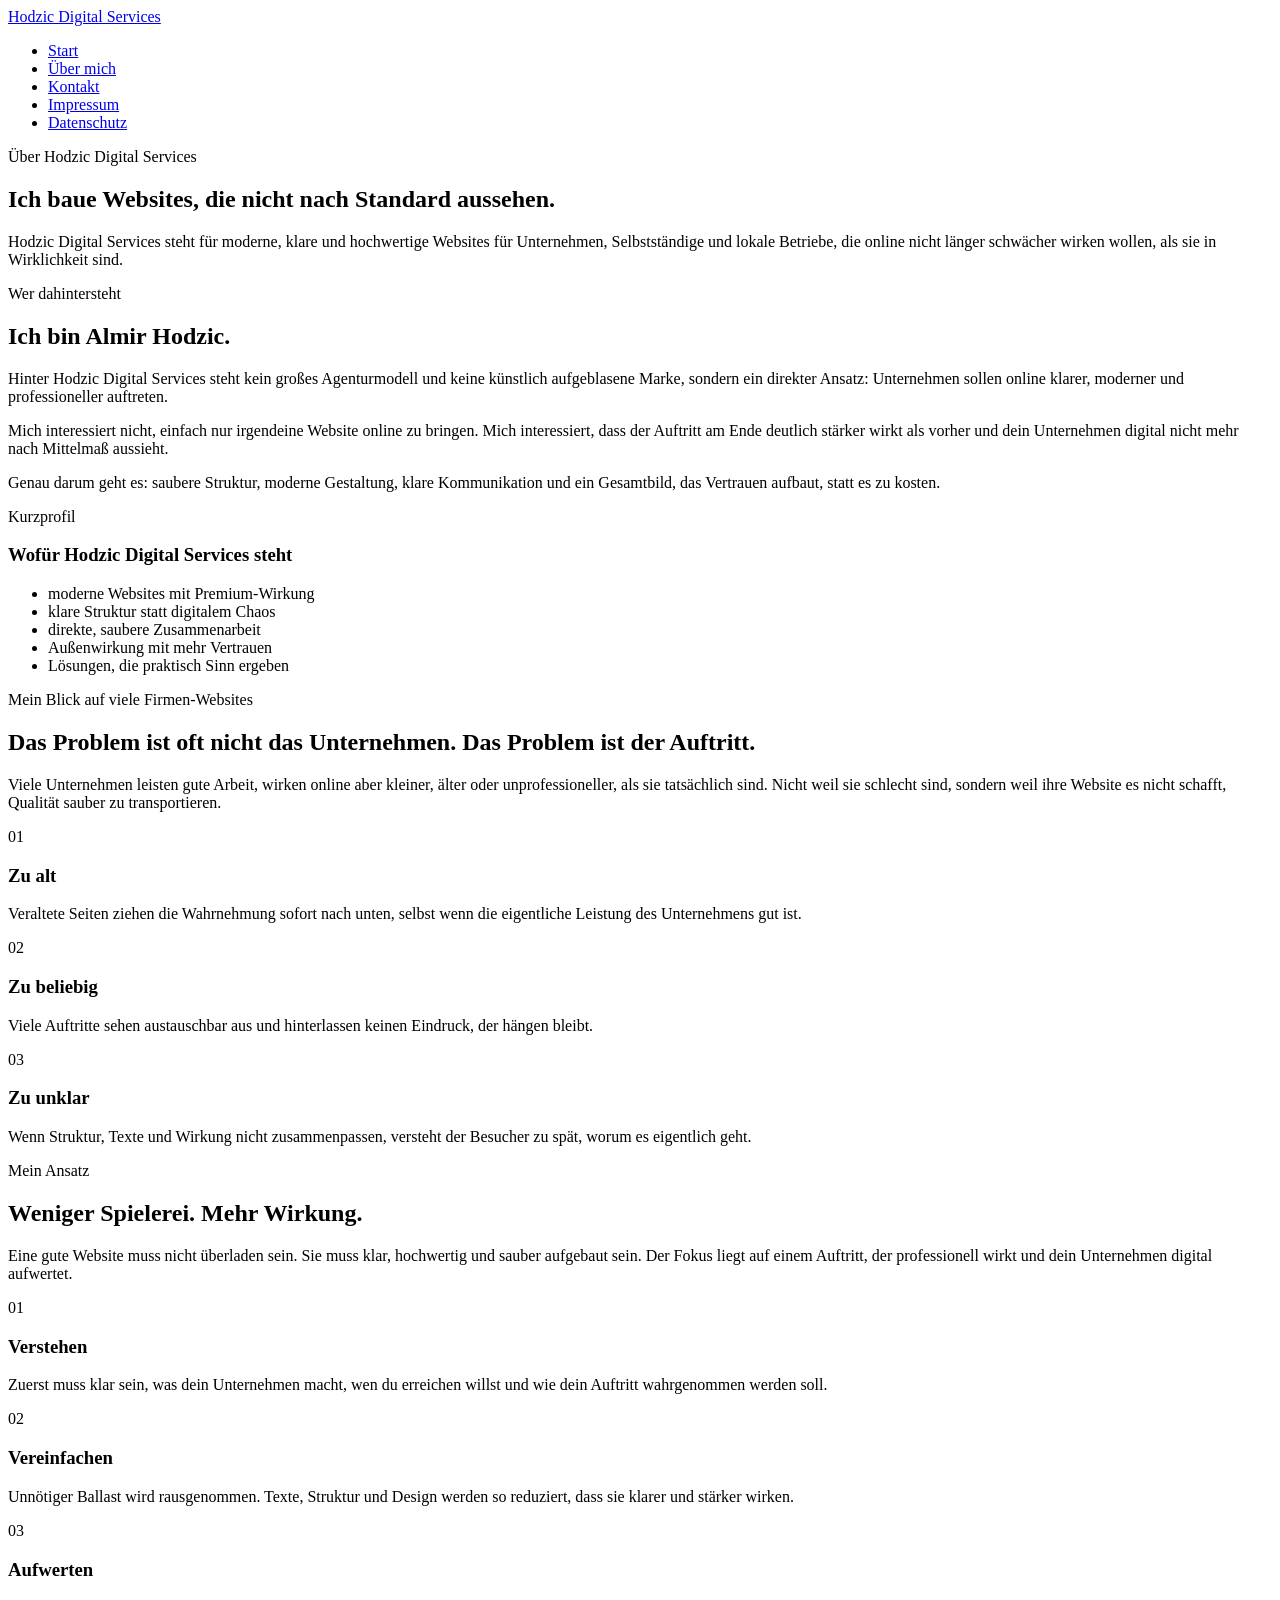
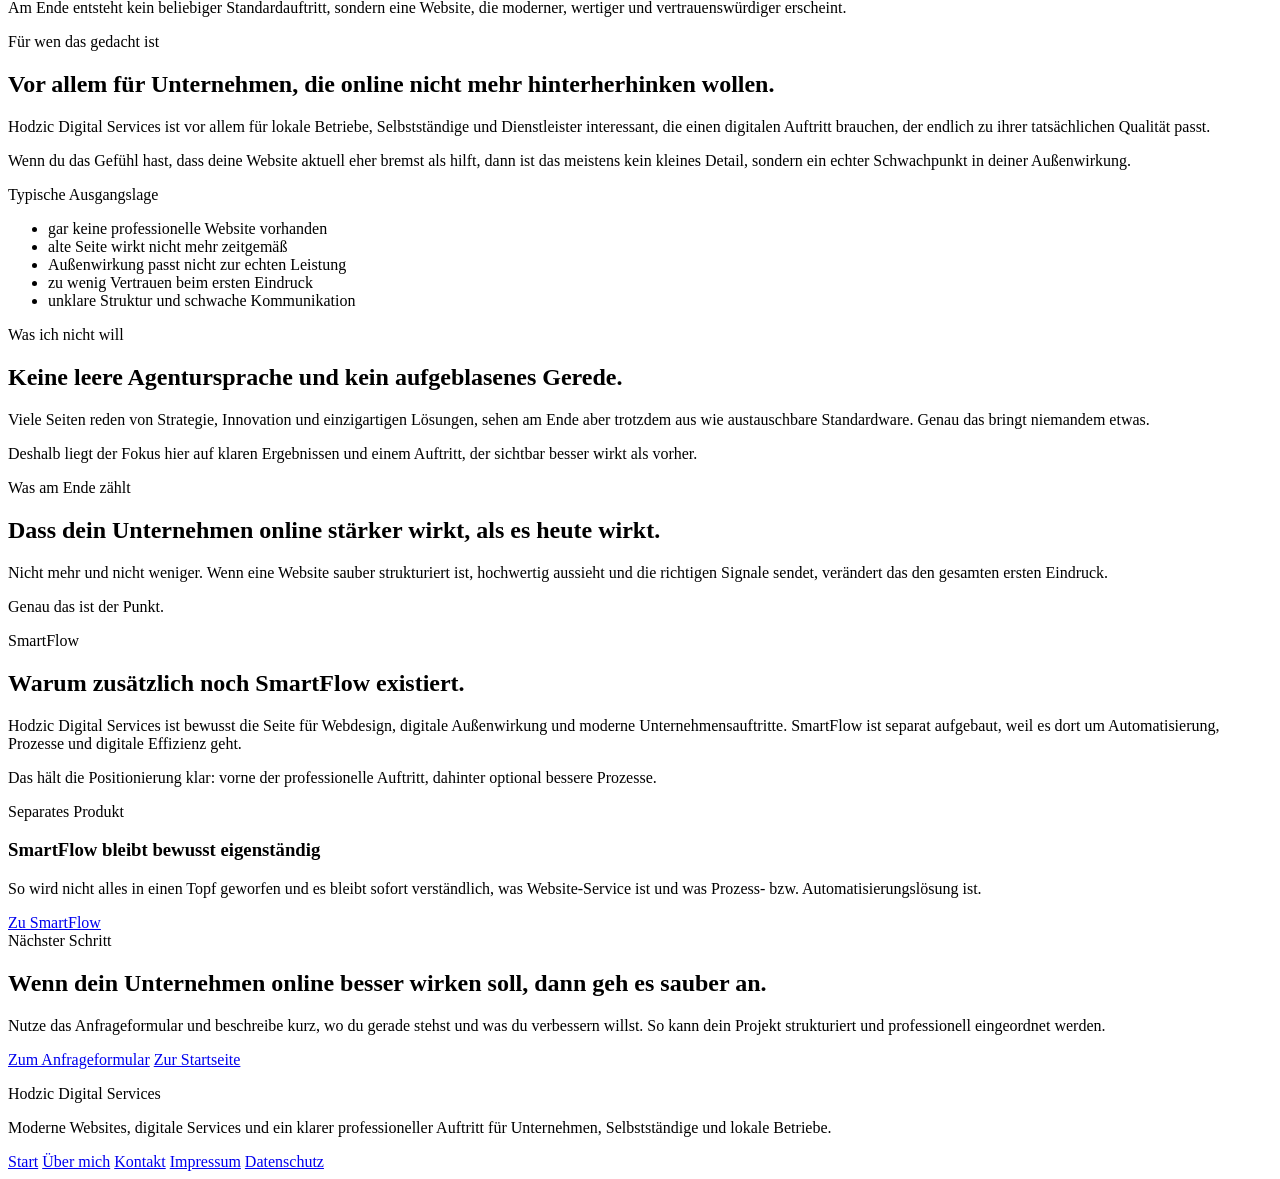
==== about.html @ e9817637 "Add files via upload" ====
<!DOCTYPE html>
<html lang="de">
<head>
    <meta charset="UTF-8">
    <meta name="viewport" content="width=device-width, initial-scale=1.0">
    <title>Über mich | Hodzic Digital Services</title>
    <meta name="description" content="Erfahre mehr über Almir Hodzic und Hodzic Digital Services – moderne Websites, klare digitale Außenwirkung und saubere Lösungen für Unternehmen, Selbstständige und lokale Betriebe.">
    <link rel="stylesheet" href="styles/style.css">
</head>
<body>
    <header class="site-header">
        <div class="container">
            <nav class="navbar">
                <a href="index.html" class="logo">Hodzic Digital Services</a>
                <ul class="nav-links">
                    <li><a href="index.html">Start</a></li>
                    <li><a href="about.html" class="active">Über mich</a></li>
                    <li><a href="contact.html">Kontakt</a></li>
                    <li><a href="impressum.html">Impressum</a></li>
                    <li><a href="privacy.html">Datenschutz</a></li>
                </ul>
            </nav>
        </div>
    </header>

    <main>
        <section class="page-hero page-hero-simple">
            <div class="container">
                <span class="section-badge">Über Hodzic Digital Services</span>
                <h1>Ich baue Websites, die nicht nach Standard aussehen.</h1>
                <p>
                    Hodzic Digital Services steht für moderne, klare und hochwertige Websites für Unternehmen,
                    Selbstständige und lokale Betriebe, die online nicht länger schwächer wirken wollen,
                    als sie in Wirklichkeit sind.
                </p>
            </div>
        </section>

        <section class="section">
            <div class="container">
                <div class="split-section">
                    <div class="split-content">
                        <span class="section-kicker">Wer dahintersteht</span>
                        <h2>Ich bin Almir Hodzic.</h2>
                        <p>
                            Hinter Hodzic Digital Services steht kein großes Agenturmodell und keine künstlich
                            aufgeblasene Marke, sondern ein direkter Ansatz: Unternehmen sollen online klarer,
                            moderner und professioneller auftreten.
                        </p>
                        <p>
                            Mich interessiert nicht, einfach nur irgendeine Website online zu bringen. Mich interessiert,
                            dass der Auftritt am Ende deutlich stärker wirkt als vorher und dein Unternehmen digital
                            nicht mehr nach Mittelmaß aussieht.
                        </p>
                        <p>
                            Genau darum geht es: saubere Struktur, moderne Gestaltung, klare Kommunikation und ein
                            Gesamtbild, das Vertrauen aufbaut, statt es zu kosten.
                        </p>
                    </div>

                    <div class="info-card">
                        <span class="card-badge">Kurzprofil</span>
                        <h3>Wofür Hodzic Digital Services steht</h3>
                        <ul class="feature-list">
                            <li>moderne Websites mit Premium-Wirkung</li>
                            <li>klare Struktur statt digitalem Chaos</li>
                            <li>direkte, saubere Zusammenarbeit</li>
                            <li>Außenwirkung mit mehr Vertrauen</li>
                            <li>Lösungen, die praktisch Sinn ergeben</li>
                        </ul>
                    </div>
                </div>
            </div>
        </section>

        <section class="section section-alt">
            <div class="container">
                <div class="section-heading">
                    <span class="section-kicker">Mein Blick auf viele Firmen-Websites</span>
                    <h2>Das Problem ist oft nicht das Unternehmen. Das Problem ist der Auftritt.</h2>
                    <p>
                        Viele Unternehmen leisten gute Arbeit, wirken online aber kleiner, älter oder unprofessioneller,
                        als sie tatsächlich sind. Nicht weil sie schlecht sind, sondern weil ihre Website es nicht schafft,
                        Qualität sauber zu transportieren.
                    </p>
                </div>

                <div class="grid-3">
                    <article class="card">
                        <span class="card-number">01</span>
                        <h3>Zu alt</h3>
                        <p>
                            Veraltete Seiten ziehen die Wahrnehmung sofort nach unten, selbst wenn die eigentliche
                            Leistung des Unternehmens gut ist.
                        </p>
                    </article>

                    <article class="card">
                        <span class="card-number">02</span>
                        <h3>Zu beliebig</h3>
                        <p>
                            Viele Auftritte sehen austauschbar aus und hinterlassen keinen Eindruck, der hängen bleibt.
                        </p>
                    </article>

                    <article class="card">
                        <span class="card-number">03</span>
                        <h3>Zu unklar</h3>
                        <p>
                            Wenn Struktur, Texte und Wirkung nicht zusammenpassen, versteht der Besucher zu spät,
                            worum es eigentlich geht.
                        </p>
                    </article>
                </div>
            </div>
        </section>

        <section class="section">
            <div class="container">
                <div class="section-heading">
                    <span class="section-kicker">Mein Ansatz</span>
                    <h2>Weniger Spielerei. Mehr Wirkung.</h2>
                    <p>
                        Eine gute Website muss nicht überladen sein. Sie muss klar, hochwertig und sauber aufgebaut sein.
                        Der Fokus liegt auf einem Auftritt, der professionell wirkt und dein Unternehmen digital aufwertet.
                    </p>
                </div>

                <div class="process-grid">
                    <article class="process-step">
                        <div class="process-step-number">01</div>
                        <h3>Verstehen</h3>
                        <p>
                            Zuerst muss klar sein, was dein Unternehmen macht, wen du erreichen willst und
                            wie dein Auftritt wahrgenommen werden soll.
                        </p>
                    </article>

                    <article class="process-step">
                        <div class="process-step-number">02</div>
                        <h3>Vereinfachen</h3>
                        <p>
                            Unnötiger Ballast wird rausgenommen. Texte, Struktur und Design werden so reduziert,
                            dass sie klarer und stärker wirken.
                        </p>
                    </article>

                    <article class="process-step">
                        <div class="process-step-number">03</div>
                        <h3>Aufwerten</h3>
                        <p>
                            Am Ende entsteht kein beliebiger Standardauftritt, sondern eine Website, die moderner,
                            wertiger und vertrauenswürdiger erscheint.
                        </p>
                    </article>
                </div>
            </div>
        </section>

        <section class="section section-alt">
            <div class="container">
                <div class="split-section">
                    <div class="split-content">
                        <span class="section-kicker">Für wen das gedacht ist</span>
                        <h2>Vor allem für Unternehmen, die online nicht mehr hinterherhinken wollen.</h2>
                        <p>
                            Hodzic Digital Services ist vor allem für lokale Betriebe, Selbstständige und Dienstleister
                            interessant, die einen digitalen Auftritt brauchen, der endlich zu ihrer tatsächlichen
                            Qualität passt.
                        </p>
                        <p>
                            Wenn du das Gefühl hast, dass deine Website aktuell eher bremst als hilft, dann ist das
                            meistens kein kleines Detail, sondern ein echter Schwachpunkt in deiner Außenwirkung.
                        </p>
                    </div>

                    <div class="info-card">
                        <span class="card-badge">Typische Ausgangslage</span>
                        <ul class="feature-list">
                            <li>gar keine professionelle Website vorhanden</li>
                            <li>alte Seite wirkt nicht mehr zeitgemäß</li>
                            <li>Außenwirkung passt nicht zur echten Leistung</li>
                            <li>zu wenig Vertrauen beim ersten Eindruck</li>
                            <li>unklare Struktur und schwache Kommunikation</li>
                        </ul>
                    </div>
                </div>
            </div>
        </section>

        <section class="section">
            <div class="container">
                <div class="grid-2">
                    <article class="card">
                        <span class="section-kicker">Was ich nicht will</span>
                        <h2>Keine leere Agentursprache und kein aufgeblasenes Gerede.</h2>
                        <p>
                            Viele Seiten reden von Strategie, Innovation und einzigartigen Lösungen, sehen am Ende aber
                            trotzdem aus wie austauschbare Standardware. Genau das bringt niemandem etwas.
                        </p>
                        <p>
                            Deshalb liegt der Fokus hier auf klaren Ergebnissen und einem Auftritt, der sichtbar besser
                            wirkt als vorher.
                        </p>
                    </article>

                    <article class="card">
                        <span class="section-kicker">Was am Ende zählt</span>
                        <h2>Dass dein Unternehmen online stärker wirkt, als es heute wirkt.</h2>
                        <p>
                            Nicht mehr und nicht weniger. Wenn eine Website sauber strukturiert ist, hochwertig aussieht
                            und die richtigen Signale sendet, verändert das den gesamten ersten Eindruck.
                        </p>
                        <p>
                            Genau das ist der Punkt.
                        </p>
                    </article>
                </div>
            </div>
        </section>

        <section class="section section-alt">
            <div class="container">
                <div class="split-section">
                    <div class="split-content">
                        <span class="section-kicker">SmartFlow</span>
                        <h2>Warum zusätzlich noch SmartFlow existiert.</h2>
                        <p>
                            Hodzic Digital Services ist bewusst die Seite für Webdesign, digitale Außenwirkung und
                            moderne Unternehmensauftritte. SmartFlow ist separat aufgebaut, weil es dort um
                            Automatisierung, Prozesse und digitale Effizienz geht.
                        </p>
                        <p>
                            Das hält die Positionierung klar: vorne der professionelle Auftritt, dahinter optional
                            bessere Prozesse.
                        </p>
                    </div>

                    <div class="info-card">
                        <span class="card-badge">Separates Produkt</span>
                        <h3>SmartFlow bleibt bewusst eigenständig</h3>
                        <p>
                            So wird nicht alles in einen Topf geworfen und es bleibt sofort verständlich,
                            was Website-Service ist und was Prozess- bzw. Automatisierungslösung ist.
                        </p>
                        <a href="https://smartflow-automations.de/" target="_blank" rel="noopener noreferrer" class="button button-secondary">
                            Zu SmartFlow
                        </a>
                    </div>
                </div>
            </div>
        </section>

        <section class="section cta-section">
            <div class="container">
                <div class="cta-box">
                    <span class="section-kicker">Nächster Schritt</span>
                    <h2>Wenn dein Unternehmen online besser wirken soll, dann geh es sauber an.</h2>
                    <p>
                        Nutze das Anfrageformular und beschreibe kurz, wo du gerade stehst und was du verbessern willst.
                        So kann dein Projekt strukturiert und professionell eingeordnet werden.
                    </p>
                    <div class="button-group">
                        <a href="contact.html" class="button">Zum Anfrageformular</a>
                        <a href="index.html" class="button button-secondary">Zur Startseite</a>
                    </div>
                </div>
            </div>
        </section>
    </main>

    <footer class="site-footer">
        <div class="container footer-content">
            <div>
                <p class="footer-brand">Hodzic Digital Services</p>
                <p class="footer-text">
                    Moderne Websites, digitale Services und ein klarer professioneller Auftritt für Unternehmen,
                    Selbstständige und lokale Betriebe.
                </p>
            </div>

            <div class="footer-links">
                <a href="index.html">Start</a>
                <a href="about.html">Über mich</a>
                <a href="contact.html">Kontakt</a>
                <a href="impressum.html">Impressum</a>
                <a href="privacy.html">Datenschutz</a>
            </div>
        </div>
    </footer>
</body>
</html>
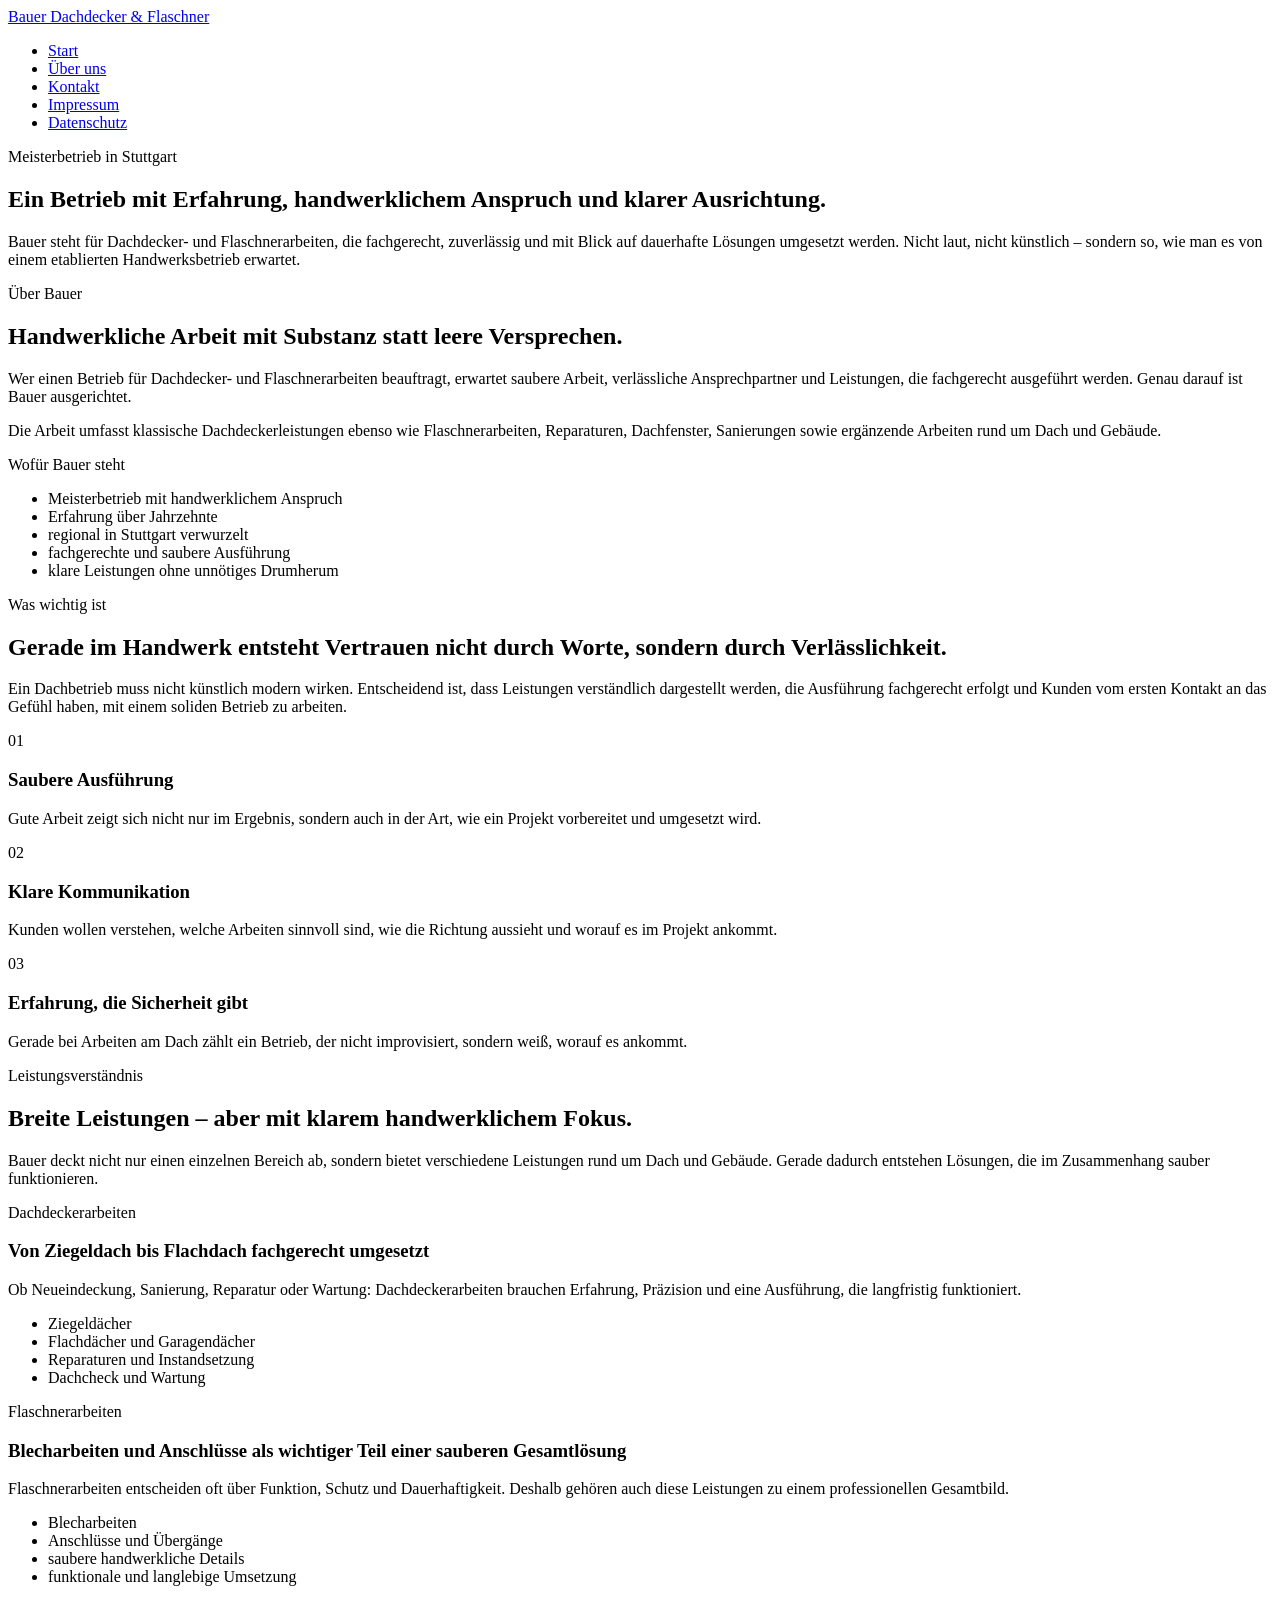
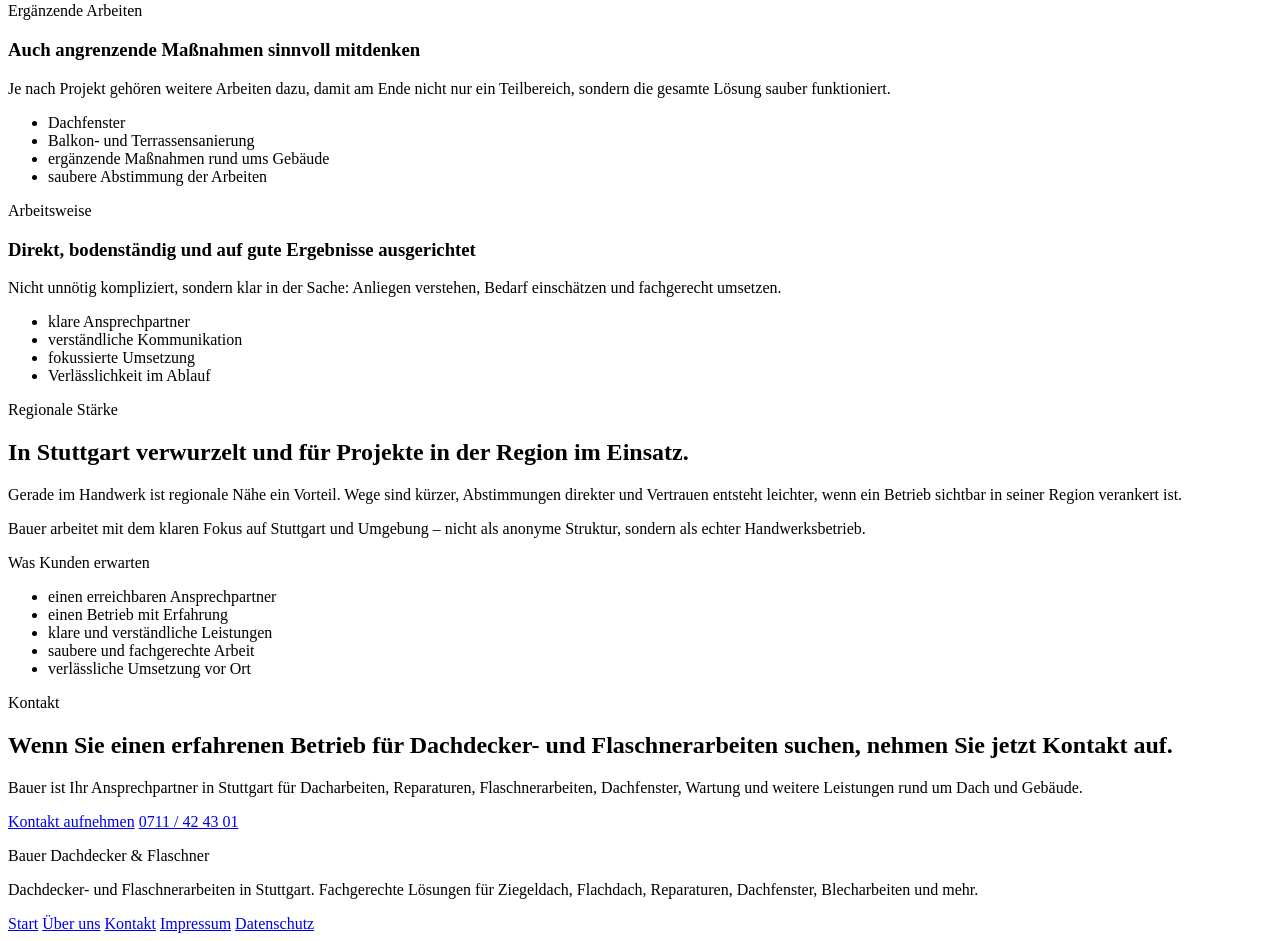
==== commit 5630a439: "Update about.html" ====
--- a/about.html
+++ b/about.html
@@ -3,18 +3,18 @@
 <head>
     <meta charset="UTF-8">
     <meta name="viewport" content="width=device-width, initial-scale=1.0">
-    <title>Über mich | Hodzic Digital Services</title>
-    <meta name="description" content="Erfahre mehr über Almir Hodzic und Hodzic Digital Services – moderne Websites, klare digitale Außenwirkung und saubere Lösungen für Unternehmen, Selbstständige und lokale Betriebe.">
+    <title>Über uns | Bauer Dachdecker & Flaschner</title>
+    <meta name="description" content="Bauer Dachdecker & Flaschner in Stuttgart – Meisterbetrieb mit Erfahrung über Jahrzehnte für Dachdecker- und Flaschnerarbeiten.">
     <link rel="stylesheet" href="styles/style.css">
 </head>
 <body>
     <header class="site-header">
         <div class="container">
             <nav class="navbar">
-                <a href="index.html" class="logo">Hodzic Digital Services</a>
+                <a href="index.html" class="logo">Bauer Dachdecker & Flaschner</a>
                 <ul class="nav-links">
                     <li><a href="index.html">Start</a></li>
-                    <li><a href="about.html" class="active">Über mich</a></li>
+                    <li><a href="about.html" class="active">Über uns</a></li>
                     <li><a href="contact.html">Kontakt</a></li>
                     <li><a href="impressum.html">Impressum</a></li>
                     <li><a href="privacy.html">Datenschutz</a></li>
@@ -26,12 +26,13 @@
     <main>
         <section class="page-hero page-hero-simple">
             <div class="container">
-                <span class="section-badge">Über Hodzic Digital Services</span>
-                <h1>Ich baue Websites, die nicht nach Standard aussehen.</h1>
+                <span class="section-badge">Meisterbetrieb in Stuttgart</span>
+                <h1>Ein Betrieb mit Erfahrung, handwerklichem Anspruch und klarer Ausrichtung.</h1>
                 <p>
-                    Hodzic Digital Services steht für moderne, klare und hochwertige Websites für Unternehmen,
-                    Selbstständige und lokale Betriebe, die online nicht länger schwächer wirken wollen,
-                    als sie in Wirklichkeit sind.
+                    Bauer steht für Dachdecker- und Flaschnerarbeiten, die fachgerecht,
+                    zuverlässig und mit Blick auf dauerhafte Lösungen umgesetzt werden.
+                    Nicht laut, nicht künstlich – sondern so, wie man es von einem
+                    etablierten Handwerksbetrieb erwartet.
                 </p>
             </div>
         </section>
@@ -40,33 +41,28 @@
             <div class="container">
                 <div class="split-section">
                     <div class="split-content">
-                        <span class="section-kicker">Wer dahintersteht</span>
-                        <h2>Ich bin Almir Hodzic.</h2>
-                        <p>
-                            Hinter Hodzic Digital Services steht kein großes Agenturmodell und keine künstlich
-                            aufgeblasene Marke, sondern ein direkter Ansatz: Unternehmen sollen online klarer,
-                            moderner und professioneller auftreten.
-                        </p>
-                        <p>
-                            Mich interessiert nicht, einfach nur irgendeine Website online zu bringen. Mich interessiert,
-                            dass der Auftritt am Ende deutlich stärker wirkt als vorher und dein Unternehmen digital
-                            nicht mehr nach Mittelmaß aussieht.
-                        </p>
-                        <p>
-                            Genau darum geht es: saubere Struktur, moderne Gestaltung, klare Kommunikation und ein
-                            Gesamtbild, das Vertrauen aufbaut, statt es zu kosten.
+                        <span class="section-kicker">Über Bauer</span>
+                        <h2>Handwerkliche Arbeit mit Substanz statt leere Versprechen.</h2>
+                        <p>
+                            Wer einen Betrieb für Dachdecker- und Flaschnerarbeiten beauftragt,
+                            erwartet saubere Arbeit, verlässliche Ansprechpartner und Leistungen,
+                            die fachgerecht ausgeführt werden. Genau darauf ist Bauer ausgerichtet.
+                        </p>
+                        <p>
+                            Die Arbeit umfasst klassische Dachdeckerleistungen ebenso wie
+                            Flaschnerarbeiten, Reparaturen, Dachfenster, Sanierungen sowie
+                            ergänzende Arbeiten rund um Dach und Gebäude.
                         </p>
                     </div>
 
                     <div class="info-card">
-                        <span class="card-badge">Kurzprofil</span>
-                        <h3>Wofür Hodzic Digital Services steht</h3>
-                        <ul class="feature-list">
-                            <li>moderne Websites mit Premium-Wirkung</li>
-                            <li>klare Struktur statt digitalem Chaos</li>
-                            <li>direkte, saubere Zusammenarbeit</li>
-                            <li>Außenwirkung mit mehr Vertrauen</li>
-                            <li>Lösungen, die praktisch Sinn ergeben</li>
+                        <span class="card-badge">Wofür Bauer steht</span>
+                        <ul class="feature-list">
+                            <li>Meisterbetrieb mit handwerklichem Anspruch</li>
+                            <li>Erfahrung über Jahrzehnte</li>
+                            <li>regional in Stuttgart verwurzelt</li>
+                            <li>fachgerechte und saubere Ausführung</li>
+                            <li>klare Leistungen ohne unnötiges Drumherum</li>
                         </ul>
                     </div>
                 </div>
@@ -76,39 +72,40 @@
         <section class="section section-alt">
             <div class="container">
                 <div class="section-heading">
-                    <span class="section-kicker">Mein Blick auf viele Firmen-Websites</span>
-                    <h2>Das Problem ist oft nicht das Unternehmen. Das Problem ist der Auftritt.</h2>
+                    <span class="section-kicker">Was wichtig ist</span>
+                    <h2>Gerade im Handwerk entsteht Vertrauen nicht durch Worte, sondern durch Verlässlichkeit.</h2>
                     <p>
-                        Viele Unternehmen leisten gute Arbeit, wirken online aber kleiner, älter oder unprofessioneller,
-                        als sie tatsächlich sind. Nicht weil sie schlecht sind, sondern weil ihre Website es nicht schafft,
-                        Qualität sauber zu transportieren.
+                        Ein Dachbetrieb muss nicht künstlich modern wirken. Entscheidend ist,
+                        dass Leistungen verständlich dargestellt werden, die Ausführung fachgerecht erfolgt
+                        und Kunden vom ersten Kontakt an das Gefühl haben, mit einem soliden Betrieb zu arbeiten.
                     </p>
                 </div>
 
                 <div class="grid-3">
                     <article class="card">
                         <span class="card-number">01</span>
-                        <h3>Zu alt</h3>
-                        <p>
-                            Veraltete Seiten ziehen die Wahrnehmung sofort nach unten, selbst wenn die eigentliche
-                            Leistung des Unternehmens gut ist.
+                        <h3>Saubere Ausführung</h3>
+                        <p>
+                            Gute Arbeit zeigt sich nicht nur im Ergebnis, sondern auch in der Art,
+                            wie ein Projekt vorbereitet und umgesetzt wird.
                         </p>
                     </article>
 
                     <article class="card">
                         <span class="card-number">02</span>
-                        <h3>Zu beliebig</h3>
-                        <p>
-                            Viele Auftritte sehen austauschbar aus und hinterlassen keinen Eindruck, der hängen bleibt.
+                        <h3>Klare Kommunikation</h3>
+                        <p>
+                            Kunden wollen verstehen, welche Arbeiten sinnvoll sind,
+                            wie die Richtung aussieht und worauf es im Projekt ankommt.
                         </p>
                     </article>
 
                     <article class="card">
                         <span class="card-number">03</span>
-                        <h3>Zu unklar</h3>
-                        <p>
-                            Wenn Struktur, Texte und Wirkung nicht zusammenpassen, versteht der Besucher zu spät,
-                            worum es eigentlich geht.
+                        <h3>Erfahrung, die Sicherheit gibt</h3>
+                        <p>
+                            Gerade bei Arbeiten am Dach zählt ein Betrieb,
+                            der nicht improvisiert, sondern weiß, worauf es ankommt.
                         </p>
                     </article>
                 </div>
@@ -118,40 +115,75 @@
         <section class="section">
             <div class="container">
                 <div class="section-heading">
-                    <span class="section-kicker">Mein Ansatz</span>
-                    <h2>Weniger Spielerei. Mehr Wirkung.</h2>
+                    <span class="section-kicker">Leistungsverständnis</span>
+                    <h2>Breite Leistungen – aber mit klarem handwerklichem Fokus.</h2>
                     <p>
-                        Eine gute Website muss nicht überladen sein. Sie muss klar, hochwertig und sauber aufgebaut sein.
-                        Der Fokus liegt auf einem Auftritt, der professionell wirkt und dein Unternehmen digital aufwertet.
+                        Bauer deckt nicht nur einen einzelnen Bereich ab, sondern bietet
+                        verschiedene Leistungen rund um Dach und Gebäude. Gerade dadurch
+                        entstehen Lösungen, die im Zusammenhang sauber funktionieren.
                     </p>
                 </div>
 
-                <div class="process-grid">
-                    <article class="process-step">
-                        <div class="process-step-number">01</div>
-                        <h3>Verstehen</h3>
-                        <p>
-                            Zuerst muss klar sein, was dein Unternehmen macht, wen du erreichen willst und
-                            wie dein Auftritt wahrgenommen werden soll.
-                        </p>
-                    </article>
-
-                    <article class="process-step">
-                        <div class="process-step-number">02</div>
-                        <h3>Vereinfachen</h3>
-                        <p>
-                            Unnötiger Ballast wird rausgenommen. Texte, Struktur und Design werden so reduziert,
-                            dass sie klarer und stärker wirken.
-                        </p>
-                    </article>
-
-                    <article class="process-step">
-                        <div class="process-step-number">03</div>
-                        <h3>Aufwerten</h3>
-                        <p>
-                            Am Ende entsteht kein beliebiger Standardauftritt, sondern eine Website, die moderner,
-                            wertiger und vertrauenswürdiger erscheint.
-                        </p>
+                <div class="grid-2 grid-large-cards">
+                    <article class="card feature-card">
+                        <span class="card-badge">Dachdeckerarbeiten</span>
+                        <h3>Von Ziegeldach bis Flachdach fachgerecht umgesetzt</h3>
+                        <p>
+                            Ob Neueindeckung, Sanierung, Reparatur oder Wartung:
+                            Dachdeckerarbeiten brauchen Erfahrung, Präzision und eine Ausführung,
+                            die langfristig funktioniert.
+                        </p>
+                        <ul class="feature-list">
+                            <li>Ziegeldächer</li>
+                            <li>Flachdächer und Garagendächer</li>
+                            <li>Reparaturen und Instandsetzung</li>
+                            <li>Dachcheck und Wartung</li>
+                        </ul>
+                    </article>
+
+                    <article class="card feature-card">
+                        <span class="card-badge">Flaschnerarbeiten</span>
+                        <h3>Blecharbeiten und Anschlüsse als wichtiger Teil einer sauberen Gesamtlösung</h3>
+                        <p>
+                            Flaschnerarbeiten entscheiden oft über Funktion, Schutz und Dauerhaftigkeit.
+                            Deshalb gehören auch diese Leistungen zu einem professionellen Gesamtbild.
+                        </p>
+                        <ul class="feature-list">
+                            <li>Blecharbeiten</li>
+                            <li>Anschlüsse und Übergänge</li>
+                            <li>saubere handwerkliche Details</li>
+                            <li>funktionale und langlebige Umsetzung</li>
+                        </ul>
+                    </article>
+
+                    <article class="card feature-card">
+                        <span class="card-badge">Ergänzende Arbeiten</span>
+                        <h3>Auch angrenzende Maßnahmen sinnvoll mitdenken</h3>
+                        <p>
+                            Je nach Projekt gehören weitere Arbeiten dazu, damit am Ende
+                            nicht nur ein Teilbereich, sondern die gesamte Lösung sauber funktioniert.
+                        </p>
+                        <ul class="feature-list">
+                            <li>Dachfenster</li>
+                            <li>Balkon- und Terrassensanierung</li>
+                            <li>ergänzende Maßnahmen rund ums Gebäude</li>
+                            <li>saubere Abstimmung der Arbeiten</li>
+                        </ul>
+                    </article>
+
+                    <article class="card feature-card">
+                        <span class="card-badge">Arbeitsweise</span>
+                        <h3>Direkt, bodenständig und auf gute Ergebnisse ausgerichtet</h3>
+                        <p>
+                            Nicht unnötig kompliziert, sondern klar in der Sache:
+                            Anliegen verstehen, Bedarf einschätzen und fachgerecht umsetzen.
+                        </p>
+                        <ul class="feature-list">
+                            <li>klare Ansprechpartner</li>
+                            <li>verständliche Kommunikation</li>
+                            <li>fokussierte Umsetzung</li>
+                            <li>Verlässlichkeit im Ablauf</li>
+                        </ul>
                     </article>
                 </div>
             </div>
@@ -161,91 +193,28 @@
             <div class="container">
                 <div class="split-section">
                     <div class="split-content">
-                        <span class="section-kicker">Für wen das gedacht ist</span>
-                        <h2>Vor allem für Unternehmen, die online nicht mehr hinterherhinken wollen.</h2>
-                        <p>
-                            Hodzic Digital Services ist vor allem für lokale Betriebe, Selbstständige und Dienstleister
-                            interessant, die einen digitalen Auftritt brauchen, der endlich zu ihrer tatsächlichen
-                            Qualität passt.
-                        </p>
-                        <p>
-                            Wenn du das Gefühl hast, dass deine Website aktuell eher bremst als hilft, dann ist das
-                            meistens kein kleines Detail, sondern ein echter Schwachpunkt in deiner Außenwirkung.
+                        <span class="section-kicker">Regionale Stärke</span>
+                        <h2>In Stuttgart verwurzelt und für Projekte in der Region im Einsatz.</h2>
+                        <p>
+                            Gerade im Handwerk ist regionale Nähe ein Vorteil. Wege sind kürzer,
+                            Abstimmungen direkter und Vertrauen entsteht leichter, wenn ein Betrieb
+                            sichtbar in seiner Region verankert ist.
+                        </p>
+                        <p>
+                            Bauer arbeitet mit dem klaren Fokus auf Stuttgart und Umgebung –
+                            nicht als anonyme Struktur, sondern als echter Handwerksbetrieb.
                         </p>
                     </div>
 
                     <div class="info-card">
-                        <span class="card-badge">Typische Ausgangslage</span>
-                        <ul class="feature-list">
-                            <li>gar keine professionelle Website vorhanden</li>
-                            <li>alte Seite wirkt nicht mehr zeitgemäß</li>
-                            <li>Außenwirkung passt nicht zur echten Leistung</li>
-                            <li>zu wenig Vertrauen beim ersten Eindruck</li>
-                            <li>unklare Struktur und schwache Kommunikation</li>
-                        </ul>
-                    </div>
-                </div>
-            </div>
-        </section>
-
-        <section class="section">
-            <div class="container">
-                <div class="grid-2">
-                    <article class="card">
-                        <span class="section-kicker">Was ich nicht will</span>
-                        <h2>Keine leere Agentursprache und kein aufgeblasenes Gerede.</h2>
-                        <p>
-                            Viele Seiten reden von Strategie, Innovation und einzigartigen Lösungen, sehen am Ende aber
-                            trotzdem aus wie austauschbare Standardware. Genau das bringt niemandem etwas.
-                        </p>
-                        <p>
-                            Deshalb liegt der Fokus hier auf klaren Ergebnissen und einem Auftritt, der sichtbar besser
-                            wirkt als vorher.
-                        </p>
-                    </article>
-
-                    <article class="card">
-                        <span class="section-kicker">Was am Ende zählt</span>
-                        <h2>Dass dein Unternehmen online stärker wirkt, als es heute wirkt.</h2>
-                        <p>
-                            Nicht mehr und nicht weniger. Wenn eine Website sauber strukturiert ist, hochwertig aussieht
-                            und die richtigen Signale sendet, verändert das den gesamten ersten Eindruck.
-                        </p>
-                        <p>
-                            Genau das ist der Punkt.
-                        </p>
-                    </article>
-                </div>
-            </div>
-        </section>
-
-        <section class="section section-alt">
-            <div class="container">
-                <div class="split-section">
-                    <div class="split-content">
-                        <span class="section-kicker">SmartFlow</span>
-                        <h2>Warum zusätzlich noch SmartFlow existiert.</h2>
-                        <p>
-                            Hodzic Digital Services ist bewusst die Seite für Webdesign, digitale Außenwirkung und
-                            moderne Unternehmensauftritte. SmartFlow ist separat aufgebaut, weil es dort um
-                            Automatisierung, Prozesse und digitale Effizienz geht.
-                        </p>
-                        <p>
-                            Das hält die Positionierung klar: vorne der professionelle Auftritt, dahinter optional
-                            bessere Prozesse.
-                        </p>
-                    </div>
-
-                    <div class="info-card">
-                        <span class="card-badge">Separates Produkt</span>
-                        <h3>SmartFlow bleibt bewusst eigenständig</h3>
-                        <p>
-                            So wird nicht alles in einen Topf geworfen und es bleibt sofort verständlich,
-                            was Website-Service ist und was Prozess- bzw. Automatisierungslösung ist.
-                        </p>
-                        <a href="https://smartflow-automations.de/" target="_blank" rel="noopener noreferrer" class="button button-secondary">
-                            Zu SmartFlow
-                        </a>
+                        <span class="card-badge">Was Kunden erwarten</span>
+                        <ul class="feature-list">
+                            <li>einen erreichbaren Ansprechpartner</li>
+                            <li>einen Betrieb mit Erfahrung</li>
+                            <li>klare und verständliche Leistungen</li>
+                            <li>saubere und fachgerechte Arbeit</li>
+                            <li>verlässliche Umsetzung vor Ort</li>
+                        </ul>
                     </div>
                 </div>
             </div>
@@ -253,16 +222,18 @@
 
         <section class="section cta-section">
             <div class="container">
-                <div class="cta-box">
-                    <span class="section-kicker">Nächster Schritt</span>
-                    <h2>Wenn dein Unternehmen online besser wirken soll, dann geh es sauber an.</h2>
+                <div class="cta-box cta-box-large">
+                    <span class="section-kicker">Kontakt</span>
+                    <h2>Wenn Sie einen erfahrenen Betrieb für Dachdecker- und Flaschnerarbeiten suchen, nehmen Sie jetzt Kontakt auf.</h2>
                     <p>
-                        Nutze das Anfrageformular und beschreibe kurz, wo du gerade stehst und was du verbessern willst.
-                        So kann dein Projekt strukturiert und professionell eingeordnet werden.
+                        Bauer ist Ihr Ansprechpartner in Stuttgart für Dacharbeiten,
+                        Reparaturen, Flaschnerarbeiten, Dachfenster, Wartung
+                        und weitere Leistungen rund um Dach und Gebäude.
                     </p>
+
                     <div class="button-group">
-                        <a href="contact.html" class="button">Zum Anfrageformular</a>
-                        <a href="index.html" class="button button-secondary">Zur Startseite</a>
+                        <a href="contact.html" class="button">Kontakt aufnehmen</a>
+                        <a href="tel:+49711424301" class="button button-secondary">0711 / 42 43 01</a>
                     </div>
                 </div>
             </div>
@@ -272,16 +243,17 @@
     <footer class="site-footer">
         <div class="container footer-content">
             <div>
-                <p class="footer-brand">Hodzic Digital Services</p>
+                <p class="footer-brand">Bauer Dachdecker & Flaschner</p>
                 <p class="footer-text">
-                    Moderne Websites, digitale Services und ein klarer professioneller Auftritt für Unternehmen,
-                    Selbstständige und lokale Betriebe.
+                    Dachdecker- und Flaschnerarbeiten in Stuttgart.
+                    Fachgerechte Lösungen für Ziegeldach, Flachdach, Reparaturen,
+                    Dachfenster, Blecharbeiten und mehr.
                 </p>
             </div>
 
             <div class="footer-links">
                 <a href="index.html">Start</a>
-                <a href="about.html">Über mich</a>
+                <a href="about.html">Über uns</a>
                 <a href="contact.html">Kontakt</a>
                 <a href="impressum.html">Impressum</a>
                 <a href="privacy.html">Datenschutz</a>
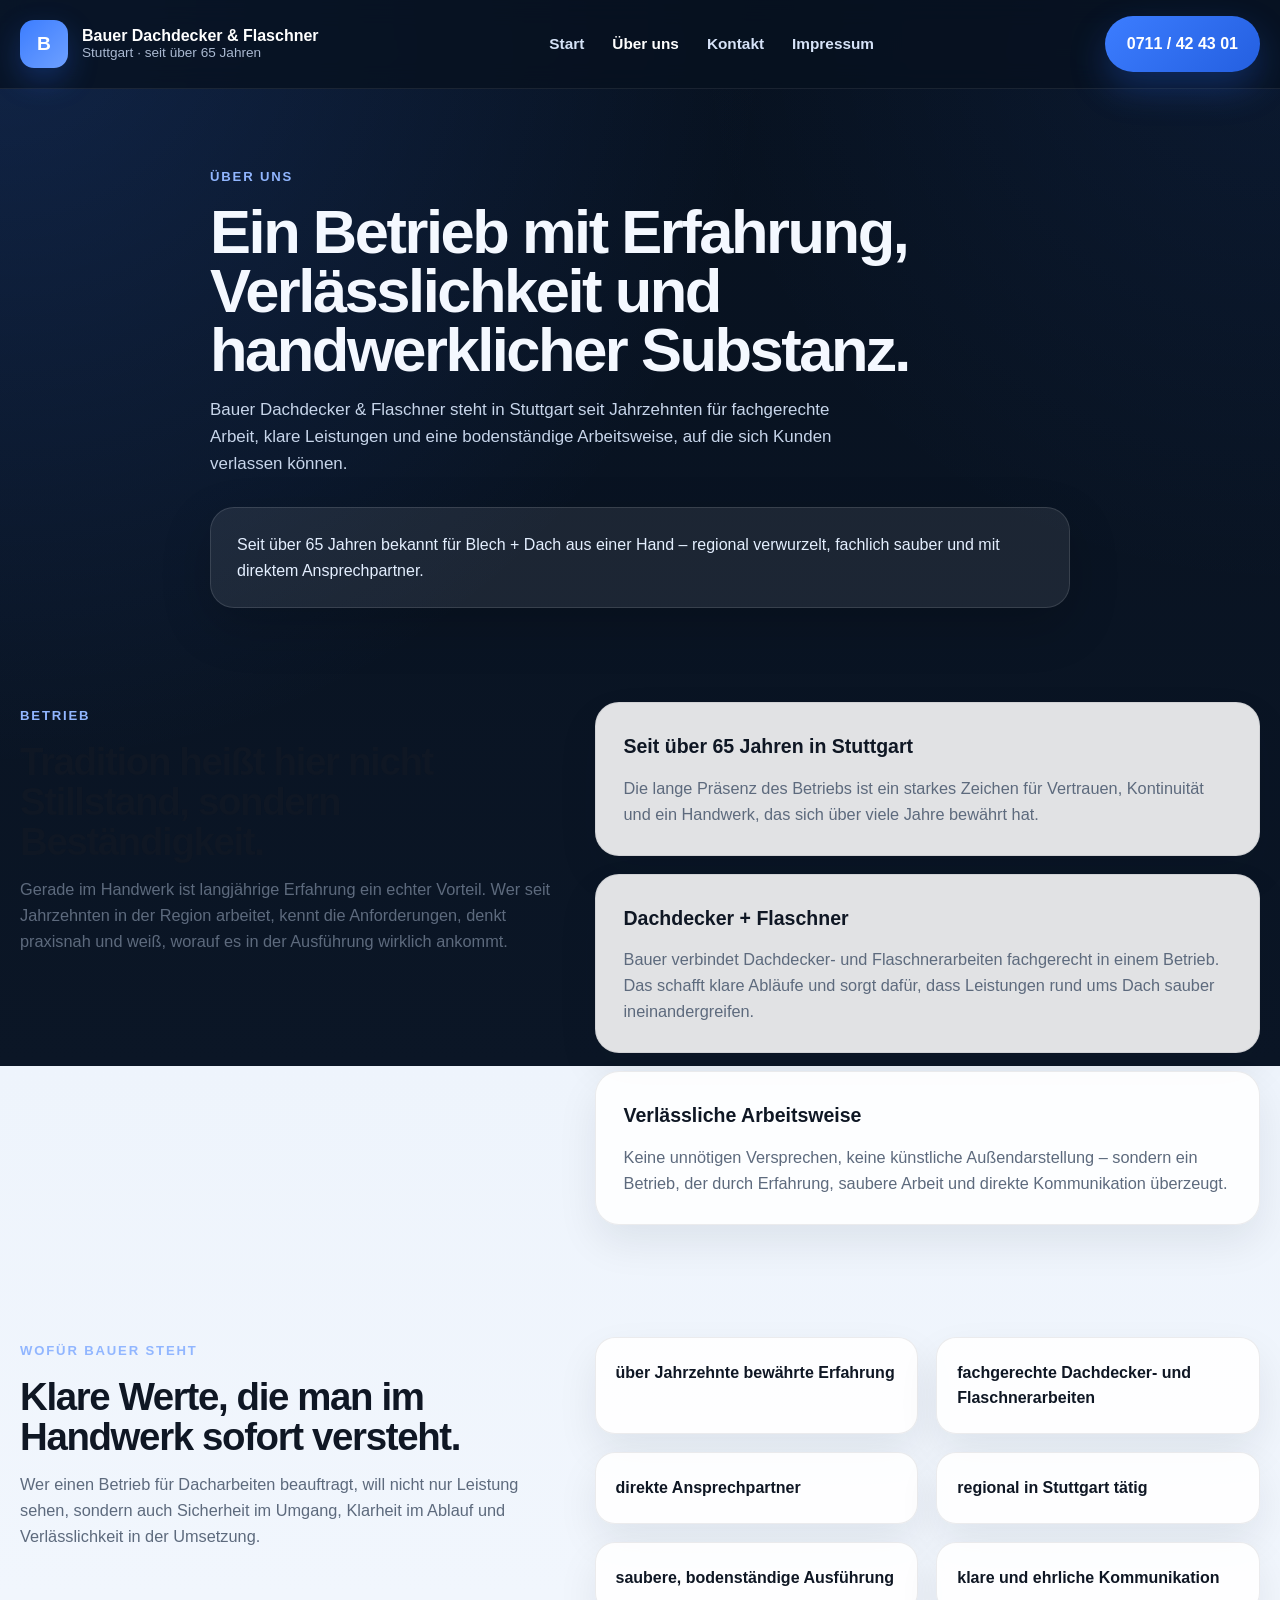
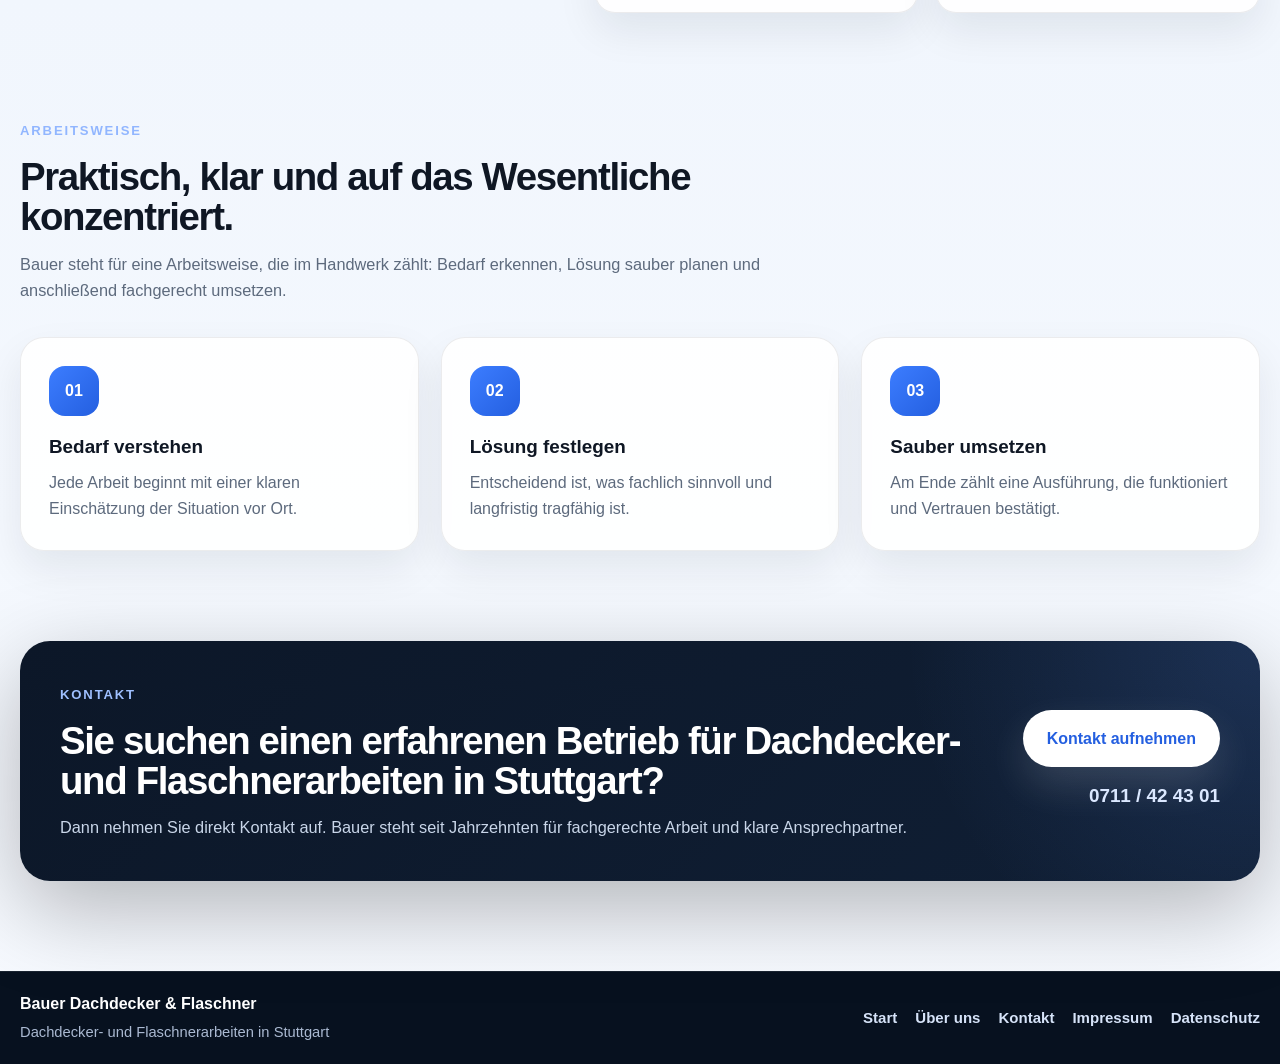
==== commit f97723be: "Update about.html" ====
--- a/about.html
+++ b/about.html
@@ -1,264 +1,183 @@
 <!DOCTYPE html>
 <html lang="de">
 <head>
-    <meta charset="UTF-8">
-    <meta name="viewport" content="width=device-width, initial-scale=1.0">
-    <title>Über uns | Bauer Dachdecker & Flaschner</title>
-    <meta name="description" content="Bauer Dachdecker & Flaschner in Stuttgart – Meisterbetrieb mit Erfahrung über Jahrzehnte für Dachdecker- und Flaschnerarbeiten.">
-    <link rel="stylesheet" href="styles/style.css">
+  <meta charset="UTF-8" />
+  <meta name="viewport" content="width=device-width, initial-scale=1.0" />
+  <title>Über uns | Bauer Dachdecker & Flaschner Stuttgart</title>
+  <meta
+    name="description"
+    content="Über Bauer Dachdecker & Flaschner in Stuttgart – ein Meisterbetrieb mit über 65 Jahren Erfahrung in Dachdecker- und Flaschnerarbeiten."
+  />
+  <link rel="stylesheet" href="styles/style.css" />
 </head>
 <body>
-    <header class="site-header">
-        <div class="container">
-            <nav class="navbar">
-                <a href="index.html" class="logo">Bauer Dachdecker & Flaschner</a>
-                <ul class="nav-links">
-                    <li><a href="index.html">Start</a></li>
-                    <li><a href="about.html" class="active">Über uns</a></li>
-                    <li><a href="contact.html">Kontakt</a></li>
-                    <li><a href="impressum.html">Impressum</a></li>
-                    <li><a href="privacy.html">Datenschutz</a></li>
-                </ul>
-            </nav>
+  <header class="site-header">
+    <div class="container header-inner">
+      <a href="index.html" class="brand">
+        <span class="brand-mark">B</span>
+        <span class="brand-text">
+          <strong>Bauer Dachdecker & Flaschner</strong>
+          <small>Stuttgart · seit über 65 Jahren</small>
+        </span>
+      </a>
+
+      <nav class="main-nav" aria-label="Hauptnavigation">
+        <a href="index.html">Start</a>
+        <a href="about.html" class="active">Über uns</a>
+        <a href="contact.html">Kontakt</a>
+        <a href="impressum.html">Impressum</a>
+      </nav>
+
+      <a href="tel:+49711424301" class="btn btn-primary header-phone">0711 / 42 43 01</a>
+    </div>
+  </header>
+
+  <main>
+    <section class="page-hero">
+      <div class="container page-hero-inner">
+        <div class="eyebrow">Über uns</div>
+        <h1>Ein Betrieb mit Erfahrung, Verlässlichkeit und handwerklicher Substanz.</h1>
+        <p>
+          Bauer Dachdecker & Flaschner steht in Stuttgart seit Jahrzehnten für fachgerechte Arbeit,
+          klare Leistungen und eine bodenständige Arbeitsweise, auf die sich Kunden verlassen können.
+        </p>
+
+        <div class="page-hero-card">
+          Seit über 65 Jahren bekannt für Blech + Dach aus einer Hand – regional verwurzelt,
+          fachlich sauber und mit direktem Ansprechpartner.
         </div>
-    </header>
+      </div>
+    </section>
 
-    <main>
-        <section class="page-hero page-hero-simple">
-            <div class="container">
-                <span class="section-badge">Meisterbetrieb in Stuttgart</span>
-                <h1>Ein Betrieb mit Erfahrung, handwerklichem Anspruch und klarer Ausrichtung.</h1>
-                <p>
-                    Bauer steht für Dachdecker- und Flaschnerarbeiten, die fachgerecht,
-                    zuverlässig und mit Blick auf dauerhafte Lösungen umgesetzt werden.
-                    Nicht laut, nicht künstlich – sondern so, wie man es von einem
-                    etablierten Handwerksbetrieb erwartet.
-                </p>
-            </div>
-        </section>
+    <section class="content-section">
+      <div class="container content-grid">
+        <div class="section-copy">
+          <div class="section-label">Betrieb</div>
+          <h2>Tradition heißt hier nicht Stillstand, sondern Beständigkeit.</h2>
+          <p>
+            Gerade im Handwerk ist langjährige Erfahrung ein echter Vorteil.
+            Wer seit Jahrzehnten in der Region arbeitet, kennt die Anforderungen,
+            denkt praxisnah und weiß, worauf es in der Ausführung wirklich ankommt.
+          </p>
+        </div>
 
-        <section class="section">
-            <div class="container">
-                <div class="split-section">
-                    <div class="split-content">
-                        <span class="section-kicker">Über Bauer</span>
-                        <h2>Handwerkliche Arbeit mit Substanz statt leere Versprechen.</h2>
-                        <p>
-                            Wer einen Betrieb für Dachdecker- und Flaschnerarbeiten beauftragt,
-                            erwartet saubere Arbeit, verlässliche Ansprechpartner und Leistungen,
-                            die fachgerecht ausgeführt werden. Genau darauf ist Bauer ausgerichtet.
-                        </p>
-                        <p>
-                            Die Arbeit umfasst klassische Dachdeckerleistungen ebenso wie
-                            Flaschnerarbeiten, Reparaturen, Dachfenster, Sanierungen sowie
-                            ergänzende Arbeiten rund um Dach und Gebäude.
-                        </p>
-                    </div>
+        <div class="stack">
+          <article class="content-card">
+            <h3>Seit über 65 Jahren in Stuttgart</h3>
+            <p>
+              Die lange Präsenz des Betriebs ist ein starkes Zeichen für Vertrauen,
+              Kontinuität und ein Handwerk, das sich über viele Jahre bewährt hat.
+            </p>
+          </article>
 
-                    <div class="info-card">
-                        <span class="card-badge">Wofür Bauer steht</span>
-                        <ul class="feature-list">
-                            <li>Meisterbetrieb mit handwerklichem Anspruch</li>
-                            <li>Erfahrung über Jahrzehnte</li>
-                            <li>regional in Stuttgart verwurzelt</li>
-                            <li>fachgerechte und saubere Ausführung</li>
-                            <li>klare Leistungen ohne unnötiges Drumherum</li>
-                        </ul>
-                    </div>
-                </div>
-            </div>
-        </section>
+          <article class="content-card">
+            <h3>Dachdecker + Flaschner</h3>
+            <p>
+              Bauer verbindet Dachdecker- und Flaschnerarbeiten fachgerecht in einem Betrieb.
+              Das schafft klare Abläufe und sorgt dafür, dass Leistungen rund ums Dach sauber ineinandergreifen.
+            </p>
+          </article>
 
-        <section class="section section-alt">
-            <div class="container">
-                <div class="section-heading">
-                    <span class="section-kicker">Was wichtig ist</span>
-                    <h2>Gerade im Handwerk entsteht Vertrauen nicht durch Worte, sondern durch Verlässlichkeit.</h2>
-                    <p>
-                        Ein Dachbetrieb muss nicht künstlich modern wirken. Entscheidend ist,
-                        dass Leistungen verständlich dargestellt werden, die Ausführung fachgerecht erfolgt
-                        und Kunden vom ersten Kontakt an das Gefühl haben, mit einem soliden Betrieb zu arbeiten.
-                    </p>
-                </div>
+          <article class="content-card">
+            <h3>Verlässliche Arbeitsweise</h3>
+            <p>
+              Keine unnötigen Versprechen, keine künstliche Außendarstellung – sondern ein Betrieb,
+              der durch Erfahrung, saubere Arbeit und direkte Kommunikation überzeugt.
+            </p>
+          </article>
+        </div>
+      </div>
+    </section>
 
-                <div class="grid-3">
-                    <article class="card">
-                        <span class="card-number">01</span>
-                        <h3>Saubere Ausführung</h3>
-                        <p>
-                            Gute Arbeit zeigt sich nicht nur im Ergebnis, sondern auch in der Art,
-                            wie ein Projekt vorbereitet und umgesetzt wird.
-                        </p>
-                    </article>
+    <section class="advantages-section">
+      <div class="container advantages-grid">
+        <div class="section-copy">
+          <div class="section-label">Wofür Bauer steht</div>
+          <h2>Klare Werte, die man im Handwerk sofort versteht.</h2>
+          <p>
+            Wer einen Betrieb für Dacharbeiten beauftragt, will nicht nur Leistung sehen,
+            sondern auch Sicherheit im Umgang, Klarheit im Ablauf und Verlässlichkeit in der Umsetzung.
+          </p>
+        </div>
 
-                    <article class="card">
-                        <span class="card-number">02</span>
-                        <h3>Klare Kommunikation</h3>
-                        <p>
-                            Kunden wollen verstehen, welche Arbeiten sinnvoll sind,
-                            wie die Richtung aussieht und worauf es im Projekt ankommt.
-                        </p>
-                    </article>
+        <div class="advantage-list">
+          <div class="advantage-card">über Jahrzehnte bewährte Erfahrung</div>
+          <div class="advantage-card">fachgerechte Dachdecker- und Flaschnerarbeiten</div>
+          <div class="advantage-card">direkte Ansprechpartner</div>
+          <div class="advantage-card">regional in Stuttgart tätig</div>
+          <div class="advantage-card">saubere, bodenständige Ausführung</div>
+          <div class="advantage-card">klare und ehrliche Kommunikation</div>
+        </div>
+      </div>
+    </section>
 
-                    <article class="card">
-                        <span class="card-number">03</span>
-                        <h3>Erfahrung, die Sicherheit gibt</h3>
-                        <p>
-                            Gerade bei Arbeiten am Dach zählt ein Betrieb,
-                            der nicht improvisiert, sondern weiß, worauf es ankommt.
-                        </p>
-                    </article>
-                </div>
-            </div>
-        </section>
+    <section class="process-section">
+      <div class="container">
+        <div class="section-head">
+          <div class="section-label">Arbeitsweise</div>
+          <h2>Praktisch, klar und auf das Wesentliche konzentriert.</h2>
+          <p>
+            Bauer steht für eine Arbeitsweise, die im Handwerk zählt: Bedarf erkennen,
+            Lösung sauber planen und anschließend fachgerecht umsetzen.
+          </p>
+        </div>
 
-        <section class="section">
-            <div class="container">
-                <div class="section-heading">
-                    <span class="section-kicker">Leistungsverständnis</span>
-                    <h2>Breite Leistungen – aber mit klarem handwerklichem Fokus.</h2>
-                    <p>
-                        Bauer deckt nicht nur einen einzelnen Bereich ab, sondern bietet
-                        verschiedene Leistungen rund um Dach und Gebäude. Gerade dadurch
-                        entstehen Lösungen, die im Zusammenhang sauber funktionieren.
-                    </p>
-                </div>
+        <div class="process-grid">
+          <article class="process-card">
+            <span>01</span>
+            <h3>Bedarf verstehen</h3>
+            <p>Jede Arbeit beginnt mit einer klaren Einschätzung der Situation vor Ort.</p>
+          </article>
 
-                <div class="grid-2 grid-large-cards">
-                    <article class="card feature-card">
-                        <span class="card-badge">Dachdeckerarbeiten</span>
-                        <h3>Von Ziegeldach bis Flachdach fachgerecht umgesetzt</h3>
-                        <p>
-                            Ob Neueindeckung, Sanierung, Reparatur oder Wartung:
-                            Dachdeckerarbeiten brauchen Erfahrung, Präzision und eine Ausführung,
-                            die langfristig funktioniert.
-                        </p>
-                        <ul class="feature-list">
-                            <li>Ziegeldächer</li>
-                            <li>Flachdächer und Garagendächer</li>
-                            <li>Reparaturen und Instandsetzung</li>
-                            <li>Dachcheck und Wartung</li>
-                        </ul>
-                    </article>
+          <article class="process-card">
+            <span>02</span>
+            <h3>Lösung festlegen</h3>
+            <p>Entscheidend ist, was fachlich sinnvoll und langfristig tragfähig ist.</p>
+          </article>
 
-                    <article class="card feature-card">
-                        <span class="card-badge">Flaschnerarbeiten</span>
-                        <h3>Blecharbeiten und Anschlüsse als wichtiger Teil einer sauberen Gesamtlösung</h3>
-                        <p>
-                            Flaschnerarbeiten entscheiden oft über Funktion, Schutz und Dauerhaftigkeit.
-                            Deshalb gehören auch diese Leistungen zu einem professionellen Gesamtbild.
-                        </p>
-                        <ul class="feature-list">
-                            <li>Blecharbeiten</li>
-                            <li>Anschlüsse und Übergänge</li>
-                            <li>saubere handwerkliche Details</li>
-                            <li>funktionale und langlebige Umsetzung</li>
-                        </ul>
-                    </article>
+          <article class="process-card">
+            <span>03</span>
+            <h3>Sauber umsetzen</h3>
+            <p>Am Ende zählt eine Ausführung, die funktioniert und Vertrauen bestätigt.</p>
+          </article>
+        </div>
+      </div>
+    </section>
 
-                    <article class="card feature-card">
-                        <span class="card-badge">Ergänzende Arbeiten</span>
-                        <h3>Auch angrenzende Maßnahmen sinnvoll mitdenken</h3>
-                        <p>
-                            Je nach Projekt gehören weitere Arbeiten dazu, damit am Ende
-                            nicht nur ein Teilbereich, sondern die gesamte Lösung sauber funktioniert.
-                        </p>
-                        <ul class="feature-list">
-                            <li>Dachfenster</li>
-                            <li>Balkon- und Terrassensanierung</li>
-                            <li>ergänzende Maßnahmen rund ums Gebäude</li>
-                            <li>saubere Abstimmung der Arbeiten</li>
-                        </ul>
-                    </article>
+    <section class="cta-section">
+      <div class="container cta-box">
+        <div class="cta-copy">
+          <div class="section-label section-label-light">Kontakt</div>
+          <h2>Sie suchen einen erfahrenen Betrieb für Dachdecker- und Flaschnerarbeiten in Stuttgart?</h2>
+          <p>
+            Dann nehmen Sie direkt Kontakt auf. Bauer steht seit Jahrzehnten für fachgerechte Arbeit
+            und klare Ansprechpartner.
+          </p>
+        </div>
 
-                    <article class="card feature-card">
-                        <span class="card-badge">Arbeitsweise</span>
-                        <h3>Direkt, bodenständig und auf gute Ergebnisse ausgerichtet</h3>
-                        <p>
-                            Nicht unnötig kompliziert, sondern klar in der Sache:
-                            Anliegen verstehen, Bedarf einschätzen und fachgerecht umsetzen.
-                        </p>
-                        <ul class="feature-list">
-                            <li>klare Ansprechpartner</li>
-                            <li>verständliche Kommunikation</li>
-                            <li>fokussierte Umsetzung</li>
-                            <li>Verlässlichkeit im Ablauf</li>
-                        </ul>
-                    </article>
-                </div>
-            </div>
-        </section>
+        <div class="cta-actions">
+          <a href="contact.html" class="btn btn-light">Kontakt aufnehmen</a>
+          <a href="tel:+49711424301" class="cta-phone">0711 / 42 43 01</a>
+        </div>
+      </div>
+    </section>
+  </main>
 
-        <section class="section section-alt">
-            <div class="container">
-                <div class="split-section">
-                    <div class="split-content">
-                        <span class="section-kicker">Regionale Stärke</span>
-                        <h2>In Stuttgart verwurzelt und für Projekte in der Region im Einsatz.</h2>
-                        <p>
-                            Gerade im Handwerk ist regionale Nähe ein Vorteil. Wege sind kürzer,
-                            Abstimmungen direkter und Vertrauen entsteht leichter, wenn ein Betrieb
-                            sichtbar in seiner Region verankert ist.
-                        </p>
-                        <p>
-                            Bauer arbeitet mit dem klaren Fokus auf Stuttgart und Umgebung –
-                            nicht als anonyme Struktur, sondern als echter Handwerksbetrieb.
-                        </p>
-                    </div>
+  <footer class="site-footer">
+    <div class="container footer-inner">
+      <div class="footer-brand">
+        <strong>Bauer Dachdecker & Flaschner</strong>
+        <span>Dachdecker- und Flaschnerarbeiten in Stuttgart</span>
+      </div>
 
-                    <div class="info-card">
-                        <span class="card-badge">Was Kunden erwarten</span>
-                        <ul class="feature-list">
-                            <li>einen erreichbaren Ansprechpartner</li>
-                            <li>einen Betrieb mit Erfahrung</li>
-                            <li>klare und verständliche Leistungen</li>
-                            <li>saubere und fachgerechte Arbeit</li>
-                            <li>verlässliche Umsetzung vor Ort</li>
-                        </ul>
-                    </div>
-                </div>
-            </div>
-        </section>
-
-        <section class="section cta-section">
-            <div class="container">
-                <div class="cta-box cta-box-large">
-                    <span class="section-kicker">Kontakt</span>
-                    <h2>Wenn Sie einen erfahrenen Betrieb für Dachdecker- und Flaschnerarbeiten suchen, nehmen Sie jetzt Kontakt auf.</h2>
-                    <p>
-                        Bauer ist Ihr Ansprechpartner in Stuttgart für Dacharbeiten,
-                        Reparaturen, Flaschnerarbeiten, Dachfenster, Wartung
-                        und weitere Leistungen rund um Dach und Gebäude.
-                    </p>
-
-                    <div class="button-group">
-                        <a href="contact.html" class="button">Kontakt aufnehmen</a>
-                        <a href="tel:+49711424301" class="button button-secondary">0711 / 42 43 01</a>
-                    </div>
-                </div>
-            </div>
-        </section>
-    </main>
-
-    <footer class="site-footer">
-        <div class="container footer-content">
-            <div>
-                <p class="footer-brand">Bauer Dachdecker & Flaschner</p>
-                <p class="footer-text">
-                    Dachdecker- und Flaschnerarbeiten in Stuttgart.
-                    Fachgerechte Lösungen für Ziegeldach, Flachdach, Reparaturen,
-                    Dachfenster, Blecharbeiten und mehr.
-                </p>
-            </div>
-
-            <div class="footer-links">
-                <a href="index.html">Start</a>
-                <a href="about.html">Über uns</a>
-                <a href="contact.html">Kontakt</a>
-                <a href="impressum.html">Impressum</a>
-                <a href="privacy.html">Datenschutz</a>
-            </div>
-        </div>
-    </footer>
+      <div class="footer-links">
+        <a href="index.html">Start</a>
+        <a href="about.html">Über uns</a>
+        <a href="contact.html">Kontakt</a>
+        <a href="impressum.html">Impressum</a>
+        <a href="privacy.html">Datenschutz</a>
+      </div>
+    </div>
+  </footer>
 </body>
 </html>
--- a/styles/style.css
+++ b/styles/style.css
@@ -0,0 +1,944 @@
+:root {
+  --bg: #07111f;
+  --bg-soft: #0d1a2d;
+  --surface: rgba(255, 255, 255, 0.06);
+  --surface-strong: rgba(255, 255, 255, 0.1);
+  --surface-light: #ffffff;
+  --text: #f4f8ff;
+  --text-dark: #0f1724;
+  --muted: #aab9d1;
+  --muted-dark: #5d6a7d;
+  --line: rgba(255, 255, 255, 0.12);
+  --line-dark: rgba(15, 23, 36, 0.1);
+  --primary: #3c7dff;
+  --primary-strong: #245fe0;
+  --primary-soft: rgba(60, 125, 255, 0.15);
+  --shadow-lg: 0 28px 90px rgba(0, 0, 0, 0.28);
+  --shadow-md: 0 18px 50px rgba(0, 0, 0, 0.18);
+  --shadow-light: 0 18px 40px rgba(12, 22, 36, 0.08);
+  --radius-xl: 30px;
+  --radius-lg: 22px;
+  --radius-md: 16px;
+  --radius-sm: 12px;
+  --container: 1240px;
+  --transition: 220ms ease;
+}
+
+* {
+  box-sizing: border-box;
+}
+
+html {
+  scroll-behavior: smooth;
+}
+
+body {
+  margin: 0;
+  font-family: Arial, Helvetica, sans-serif;
+  background:
+    radial-gradient(circle at top left, rgba(60, 125, 255, 0.18), transparent 26%),
+    radial-gradient(circle at top right, rgba(60, 125, 255, 0.08), transparent 20%),
+    linear-gradient(180deg, #07111f 0%, #0b1626 40%, #eef4fc 40%, #f7faff 100%);
+  color: var(--text);
+  line-height: 1.6;
+}
+
+a {
+  color: inherit;
+  text-decoration: none;
+}
+
+button,
+input,
+textarea {
+  font: inherit;
+}
+
+.container {
+  width: min(var(--container), calc(100% - 40px));
+  margin: 0 auto;
+}
+
+/* HEADER */
+
+.site-header {
+  position: relative;
+  z-index: 20;
+  background: rgba(7, 17, 31, 0.78);
+  border-bottom: 1px solid rgba(255, 255, 255, 0.08);
+  backdrop-filter: blur(12px);
+}
+
+.header-inner {
+  min-height: 88px;
+  display: flex;
+  align-items: center;
+  justify-content: space-between;
+  gap: 24px;
+}
+
+.brand {
+  display: flex;
+  align-items: center;
+  gap: 14px;
+  min-width: 0;
+}
+
+.brand-mark {
+  width: 48px;
+  height: 48px;
+  display: grid;
+  place-items: center;
+  border-radius: 14px;
+  background: linear-gradient(135deg, var(--primary), #6ea0ff);
+  color: white;
+  font-weight: 800;
+  font-size: 1.2rem;
+  box-shadow: 0 12px 30px rgba(36, 95, 224, 0.32);
+  flex-shrink: 0;
+}
+
+.brand-text {
+  display: flex;
+  flex-direction: column;
+  line-height: 1.15;
+}
+
+.brand-text strong {
+  font-size: 1rem;
+  color: #ffffff;
+}
+
+.brand-text small {
+  color: var(--muted);
+  font-size: 0.85rem;
+}
+
+.main-nav {
+  display: flex;
+  align-items: center;
+  gap: 28px;
+}
+
+.main-nav a {
+  color: #d6e3f8;
+  font-weight: 700;
+  font-size: 0.96rem;
+  transition: color var(--transition), opacity var(--transition);
+}
+
+.main-nav a:hover,
+.main-nav a.active {
+  color: white;
+}
+
+.btn {
+  display: inline-flex;
+  align-items: center;
+  justify-content: center;
+  border: 0;
+  cursor: pointer;
+  border-radius: 999px;
+  font-weight: 800;
+  transition:
+    transform var(--transition),
+    box-shadow var(--transition),
+    background var(--transition),
+    color var(--transition),
+    border-color var(--transition);
+}
+
+.btn:hover {
+  transform: translateY(-2px);
+}
+
+.btn-primary {
+  padding: 15px 22px;
+  color: white;
+  background: linear-gradient(135deg, var(--primary), var(--primary-strong));
+  box-shadow: 0 16px 36px rgba(36, 95, 224, 0.32);
+}
+
+.btn-primary:hover {
+  box-shadow: 0 20px 44px rgba(36, 95, 224, 0.42);
+}
+
+.btn-secondary {
+  padding: 15px 22px;
+  background: rgba(255, 255, 255, 0.08);
+  color: white;
+  border: 1px solid rgba(255, 255, 255, 0.12);
+}
+
+.btn-light {
+  padding: 16px 24px;
+  background: white;
+  color: var(--primary-strong);
+  box-shadow: 0 18px 40px rgba(255, 255, 255, 0.14);
+}
+
+.btn-full {
+  width: 100%;
+}
+
+/* HERO HOME */
+
+.hero {
+  padding: 82px 0 64px;
+}
+
+.hero-grid {
+  display: grid;
+  grid-template-columns: 1.15fr 0.85fr;
+  gap: 34px;
+  align-items: stretch;
+}
+
+.eyebrow,
+.section-label {
+  display: inline-block;
+  margin-bottom: 16px;
+  color: #91b6ff;
+  font-size: 0.82rem;
+  font-weight: 800;
+  letter-spacing: 0.14em;
+  text-transform: uppercase;
+}
+
+.hero-copy h1 {
+  margin: 0 0 18px;
+  font-size: clamp(2.9rem, 5.2vw, 5.7rem);
+  line-height: 0.95;
+  letter-spacing: -0.045em;
+  max-width: 12ch;
+}
+
+.hero-copy h1 span {
+  color: #78a6ff;
+}
+
+.hero-text {
+  max-width: 64ch;
+  margin: 0 0 30px;
+  color: #c7d5ea;
+  font-size: 1.08rem;
+}
+
+.hero-actions {
+  display: flex;
+  flex-wrap: wrap;
+  gap: 14px;
+  margin-bottom: 28px;
+}
+
+.hero-tags {
+  display: flex;
+  flex-wrap: wrap;
+  gap: 12px;
+}
+
+.hero-tags span {
+  padding: 12px 16px;
+  border-radius: 999px;
+  background: rgba(255, 255, 255, 0.06);
+  border: 1px solid rgba(255, 255, 255, 0.1);
+  color: #e7efff;
+  font-weight: 700;
+  font-size: 0.94rem;
+}
+
+.hero-panel {
+  background:
+    linear-gradient(180deg, rgba(255, 255, 255, 0.09), rgba(255, 255, 255, 0.04)),
+    linear-gradient(160deg, rgba(60, 125, 255, 0.16), rgba(255, 255, 255, 0.02));
+  border: 1px solid rgba(255, 255, 255, 0.12);
+  border-radius: var(--radius-xl);
+  padding: 32px;
+  box-shadow: var(--shadow-lg);
+  backdrop-filter: blur(12px);
+}
+
+.panel-badge {
+  display: inline-block;
+  margin-bottom: 16px;
+  padding: 8px 12px;
+  border-radius: 999px;
+  background: rgba(60, 125, 255, 0.14);
+  border: 1px solid rgba(145, 182, 255, 0.2);
+  color: #dcebff;
+  font-weight: 700;
+  font-size: 0.85rem;
+}
+
+.hero-panel h2 {
+  margin: 0 0 12px;
+  font-size: 2rem;
+  line-height: 1.05;
+  letter-spacing: -0.03em;
+}
+
+.hero-panel p {
+  margin: 0;
+  color: #c8d5e9;
+}
+
+.panel-stats {
+  display: grid;
+  grid-template-columns: 1fr;
+  gap: 14px;
+  margin-top: 24px;
+}
+
+.stat-card {
+  padding: 18px 18px 16px;
+  border-radius: 18px;
+  background: rgba(255, 255, 255, 0.06);
+  border: 1px solid rgba(255, 255, 255, 0.08);
+}
+
+.stat-card strong {
+  display: block;
+  margin-bottom: 5px;
+  color: white;
+  font-size: 1.2rem;
+}
+
+.stat-card span {
+  color: #bfd0ea;
+  font-size: 0.94rem;
+}
+
+.trust-strip {
+  padding: 0 0 78px;
+}
+
+.trust-strip-inner {
+  display: grid;
+  grid-template-columns: repeat(4, 1fr);
+  gap: 14px;
+}
+
+.trust-item {
+  padding: 22px 20px;
+  border-radius: 20px;
+  background: rgba(255, 255, 255, 0.06);
+  border: 1px solid rgba(255, 255, 255, 0.1);
+  box-shadow: var(--shadow-md);
+}
+
+.trust-item strong {
+  display: block;
+  margin-bottom: 4px;
+  color: white;
+  font-size: 1rem;
+}
+
+.trust-item span {
+  color: #bfd0ea;
+  font-size: 0.92rem;
+}
+
+/* PAGE HERO */
+
+.page-hero {
+  padding: 74px 0 54px;
+}
+
+.page-hero-inner {
+  max-width: 860px;
+}
+
+.page-hero h1 {
+  margin: 0 0 16px;
+  font-size: clamp(2.6rem, 4.8vw, 4.8rem);
+  line-height: 0.96;
+  letter-spacing: -0.04em;
+}
+
+.page-hero p {
+  margin: 0;
+  max-width: 70ch;
+  color: #c7d5ea;
+  font-size: 1.06rem;
+}
+
+.page-hero-card {
+  margin-top: 30px;
+  padding: 24px 26px;
+  border-radius: 24px;
+  background: rgba(255, 255, 255, 0.08);
+  border: 1px solid rgba(255, 255, 255, 0.12);
+  color: #e4efff;
+  box-shadow: var(--shadow-md);
+}
+
+/* CONTENT BASICS */
+
+section {
+  position: relative;
+}
+
+.light-section,
+.intro-section,
+.services-section,
+.advantages-section,
+.process-section,
+.contact-section,
+.content-section {
+  color: var(--text-dark);
+}
+
+.intro-section {
+  padding: 92px 0 40px;
+  background: transparent;
+}
+
+.intro-grid {
+  display: grid;
+  grid-template-columns: 0.9fr 1.1fr;
+  gap: 30px;
+  align-items: start;
+}
+
+.section-copy h2,
+.section-head h2,
+.cta-copy h2,
+.contact-copy h2,
+.content-section h2 {
+  margin: 0 0 14px;
+  font-size: clamp(2rem, 3vw, 3.5rem);
+  line-height: 1.04;
+  letter-spacing: -0.035em;
+}
+
+.section-copy p,
+.section-head p,
+.cta-copy p,
+.contact-copy p,
+.content-section p,
+.content-section li {
+  margin: 0;
+  color: var(--muted-dark);
+  font-size: 1.02rem;
+}
+
+.content-section {
+  padding: 40px 0 92px;
+}
+
+.content-grid {
+  display: grid;
+  grid-template-columns: 0.9fr 1.1fr;
+  gap: 30px;
+  align-items: start;
+}
+
+.content-card,
+.reason-card,
+.service-card,
+.process-card,
+.contact-form,
+.info-card,
+.legal-card {
+  background: rgba(255, 255, 255, 0.88);
+  border: 1px solid rgba(15, 23, 36, 0.08);
+  box-shadow: var(--shadow-light);
+}
+
+.content-card {
+  padding: 28px;
+  border-radius: 24px;
+}
+
+.content-card h3 {
+  margin: 0 0 12px;
+  font-size: 1.22rem;
+  color: var(--text-dark);
+}
+
+.content-card p + p,
+.content-card ul,
+.legal-card p + p,
+.legal-card ul {
+  margin-top: 14px;
+}
+
+.content-card ul,
+.legal-card ul {
+  padding-left: 20px;
+}
+
+.stack {
+  display: grid;
+  gap: 18px;
+}
+
+.reason-grid {
+  display: grid;
+  gap: 18px;
+}
+
+.reason-card {
+  border-radius: 22px;
+  padding: 26px;
+}
+
+.reason-number {
+  width: 46px;
+  height: 46px;
+  display: grid;
+  place-items: center;
+  margin-bottom: 14px;
+  border-radius: 14px;
+  background: linear-gradient(135deg, rgba(60, 125, 255, 0.15), rgba(36, 95, 224, 0.1));
+  color: var(--primary-strong);
+  font-weight: 800;
+}
+
+.reason-card h3 {
+  margin: 0 0 8px;
+  font-size: 1.18rem;
+  color: var(--text-dark);
+}
+
+.reason-card p {
+  margin: 0;
+  color: var(--muted-dark);
+}
+
+/* SERVICES */
+
+.services-section {
+  padding: 52px 0 90px;
+}
+
+.section-head {
+  max-width: 820px;
+  margin-bottom: 34px;
+}
+
+.services-grid {
+  display: grid;
+  grid-template-columns: repeat(2, 1fr);
+  gap: 22px;
+}
+
+.service-card {
+  border-radius: 24px;
+  padding: 28px;
+  transition:
+    transform var(--transition),
+    box-shadow var(--transition),
+    border-color var(--transition);
+}
+
+.service-card:hover {
+  transform: translateY(-4px);
+  box-shadow: 0 24px 54px rgba(12, 22, 36, 0.12);
+  border-color: rgba(36, 95, 224, 0.18);
+}
+
+.service-card.featured {
+  background: linear-gradient(180deg, #ffffff, #f4f8ff);
+}
+
+.service-top {
+  display: flex;
+  align-items: center;
+  gap: 14px;
+  margin-bottom: 14px;
+}
+
+.service-index {
+  width: 42px;
+  height: 42px;
+  display: grid;
+  place-items: center;
+  border-radius: 14px;
+  background: linear-gradient(135deg, rgba(60, 125, 255, 0.12), rgba(36, 95, 224, 0.08));
+  color: var(--primary-strong);
+  font-weight: 800;
+  flex-shrink: 0;
+}
+
+.service-card h3 {
+  margin: 0;
+  font-size: 1.24rem;
+  color: var(--text-dark);
+}
+
+.service-card p {
+  margin: 0 0 14px;
+  color: var(--muted-dark);
+}
+
+.service-card ul {
+  margin: 0;
+  padding-left: 18px;
+  color: var(--text-dark);
+}
+
+.service-card li + li {
+  margin-top: 6px;
+}
+
+/* ADVANTAGES */
+
+.advantages-section {
+  padding: 20px 0 90px;
+}
+
+.advantages-grid {
+  display: grid;
+  grid-template-columns: 0.9fr 1.1fr;
+  gap: 30px;
+  align-items: start;
+}
+
+.advantage-list {
+  display: grid;
+  grid-template-columns: repeat(2, 1fr);
+  gap: 18px;
+}
+
+.advantage-card {
+  padding: 22px 20px;
+  border-radius: 20px;
+  background: rgba(255, 255, 255, 0.88);
+  border: 1px solid rgba(15, 23, 36, 0.08);
+  box-shadow: var(--shadow-light);
+  font-weight: 700;
+  color: var(--text-dark);
+}
+
+/* PROCESS */
+
+.process-section {
+  padding: 14px 0 90px;
+}
+
+.process-grid {
+  display: grid;
+  grid-template-columns: repeat(3, 1fr);
+  gap: 22px;
+}
+
+.process-card {
+  padding: 28px;
+  border-radius: 24px;
+}
+
+.process-card span {
+  display: inline-grid;
+  place-items: center;
+  width: 50px;
+  height: 50px;
+  margin-bottom: 16px;
+  border-radius: 16px;
+  background: linear-gradient(135deg, var(--primary), var(--primary-strong));
+  color: white;
+  font-weight: 800;
+}
+
+.process-card h3 {
+  margin: 0 0 8px;
+  font-size: 1.18rem;
+  color: var(--text-dark);
+}
+
+.process-card p {
+  margin: 0;
+  color: var(--muted-dark);
+}
+
+/* CTA */
+
+.cta-section {
+  padding: 0 0 90px;
+}
+
+.cta-box {
+  display: flex;
+  justify-content: space-between;
+  align-items: center;
+  gap: 28px;
+  padding: 40px;
+  border-radius: 30px;
+  background:
+    radial-gradient(circle at top right, rgba(96, 150, 255, 0.16), transparent 28%),
+    linear-gradient(135deg, #0c1728, #101f35);
+  box-shadow: var(--shadow-lg);
+  color: white;
+}
+
+.section-label-light {
+  color: #9fc0ff;
+}
+
+.cta-copy p {
+  color: #c9d6e9;
+}
+
+.cta-actions {
+  display: flex;
+  flex-direction: column;
+  align-items: flex-end;
+  gap: 14px;
+  min-width: 220px;
+}
+
+.cta-phone {
+  color: #dbe8ff;
+  font-size: 1.18rem;
+  font-weight: 800;
+}
+
+/* CONTACT */
+
+.contact-section {
+  padding: 0 0 92px;
+}
+
+.contact-grid {
+  display: grid;
+  grid-template-columns: 0.86fr 1.14fr;
+  gap: 30px;
+  align-items: start;
+}
+
+.contact-points {
+  display: grid;
+  gap: 10px;
+  margin-top: 24px;
+  color: var(--muted-dark);
+}
+
+.contact-form {
+  padding: 30px;
+  border-radius: 28px;
+}
+
+.form-row {
+  display: grid;
+  gap: 8px;
+  margin-bottom: 18px;
+}
+
+.form-row label {
+  font-weight: 700;
+  color: var(--text-dark);
+}
+
+.form-row input,
+.form-row textarea {
+  width: 100%;
+  border: 1px solid rgba(15, 23, 36, 0.12);
+  border-radius: 14px;
+  padding: 15px 16px;
+  background: #fbfdff;
+  color: var(--text-dark);
+  outline: none;
+  transition: border-color var(--transition), box-shadow var(--transition);
+}
+
+.form-row input:focus,
+.form-row textarea:focus {
+  border-color: rgba(36, 95, 224, 0.4);
+  box-shadow: 0 0 0 4px rgba(60, 125, 255, 0.12);
+}
+
+.info-grid {
+  display: grid;
+  grid-template-columns: repeat(3, 1fr);
+  gap: 18px;
+  margin-top: 26px;
+}
+
+.info-card {
+  padding: 22px;
+  border-radius: 20px;
+}
+
+.info-card h3 {
+  margin: 0 0 8px;
+  font-size: 1.1rem;
+  color: var(--text-dark);
+}
+
+.info-card p {
+  margin: 0;
+  color: var(--muted-dark);
+}
+
+/* LEGAL */
+
+.legal-grid {
+  display: grid;
+  gap: 18px;
+}
+
+.legal-card {
+  padding: 28px;
+  border-radius: 24px;
+}
+
+.legal-card h2,
+.legal-card h3 {
+  margin: 0 0 12px;
+  color: var(--text-dark);
+}
+
+.legal-card h2 {
+  font-size: 1.6rem;
+}
+
+.legal-card h3 {
+  font-size: 1.14rem;
+}
+
+.legal-card p,
+.legal-card li {
+  color: var(--muted-dark);
+}
+
+.legal-card a {
+  color: var(--primary-strong);
+}
+
+/* THANK YOU */
+
+.thankyou-box {
+  max-width: 820px;
+  padding: 34px;
+  border-radius: 30px;
+  background: rgba(255, 255, 255, 0.88);
+  border: 1px solid rgba(15, 23, 36, 0.08);
+  box-shadow: var(--shadow-light);
+}
+
+.thankyou-box h2 {
+  margin: 0 0 12px;
+  color: var(--text-dark);
+  font-size: clamp(2rem, 3vw, 3rem);
+  line-height: 1.04;
+}
+
+.thankyou-box p {
+  margin: 0 0 18px;
+  color: var(--muted-dark);
+}
+
+/* FOOTER */
+
+.site-footer {
+  border-top: 1px solid rgba(255, 255, 255, 0.08);
+  background: #07111f;
+  color: #c7d5ea;
+}
+
+.footer-inner {
+  min-height: 92px;
+  display: flex;
+  justify-content: space-between;
+  align-items: center;
+  gap: 20px;
+}
+
+.footer-brand {
+  display: flex;
+  flex-direction: column;
+  gap: 4px;
+}
+
+.footer-brand strong {
+  color: white;
+}
+
+.footer-brand span {
+  color: var(--muted);
+  font-size: 0.92rem;
+}
+
+.footer-links {
+  display: flex;
+  flex-wrap: wrap;
+  gap: 18px;
+}
+
+.footer-links a {
+  color: #d6e3f8;
+  font-weight: 700;
+  font-size: 0.94rem;
+}
+
+.footer-links a:hover {
+  color: white;
+}
+
+/* RESPONSIVE */
+
+@media (max-width: 1120px) {
+  .hero-grid,
+  .intro-grid,
+  .advantages-grid,
+  .contact-grid,
+  .content-grid,
+  .cta-box {
+    grid-template-columns: 1fr;
+  }
+
+  .trust-strip-inner,
+  .advantage-list,
+  .info-grid {
+    grid-template-columns: repeat(2, 1fr);
+  }
+
+  .cta-actions {
+    align-items: flex-start;
+  }
+}
+
+@media (max-width: 860px) {
+  .main-nav,
+  .header-phone {
+    display: none;
+  }
+
+  .hero,
+  .page-hero {
+    padding-top: 64px;
+  }
+
+  .services-grid,
+  .process-grid,
+  .trust-strip-inner,
+  .advantage-list,
+  .info-grid {
+    grid-template-columns: 1fr;
+  }
+
+  .hero-copy h1,
+  .page-hero h1 {
+    max-width: 100%;
+  }
+
+  .hero-panel,
+  .reason-card,
+  .service-card,
+  .process-card,
+  .contact-form,
+  .cta-box,
+  .content-card,
+  .legal-card,
+  .thankyou-box,
+  .info-card {
+    padding: 24px;
+  }
+
+  .footer-inner {
+    min-height: auto;
+    padding: 24px 0;
+    flex-direction: column;
+    align-items: flex-start;
+  }
+}
